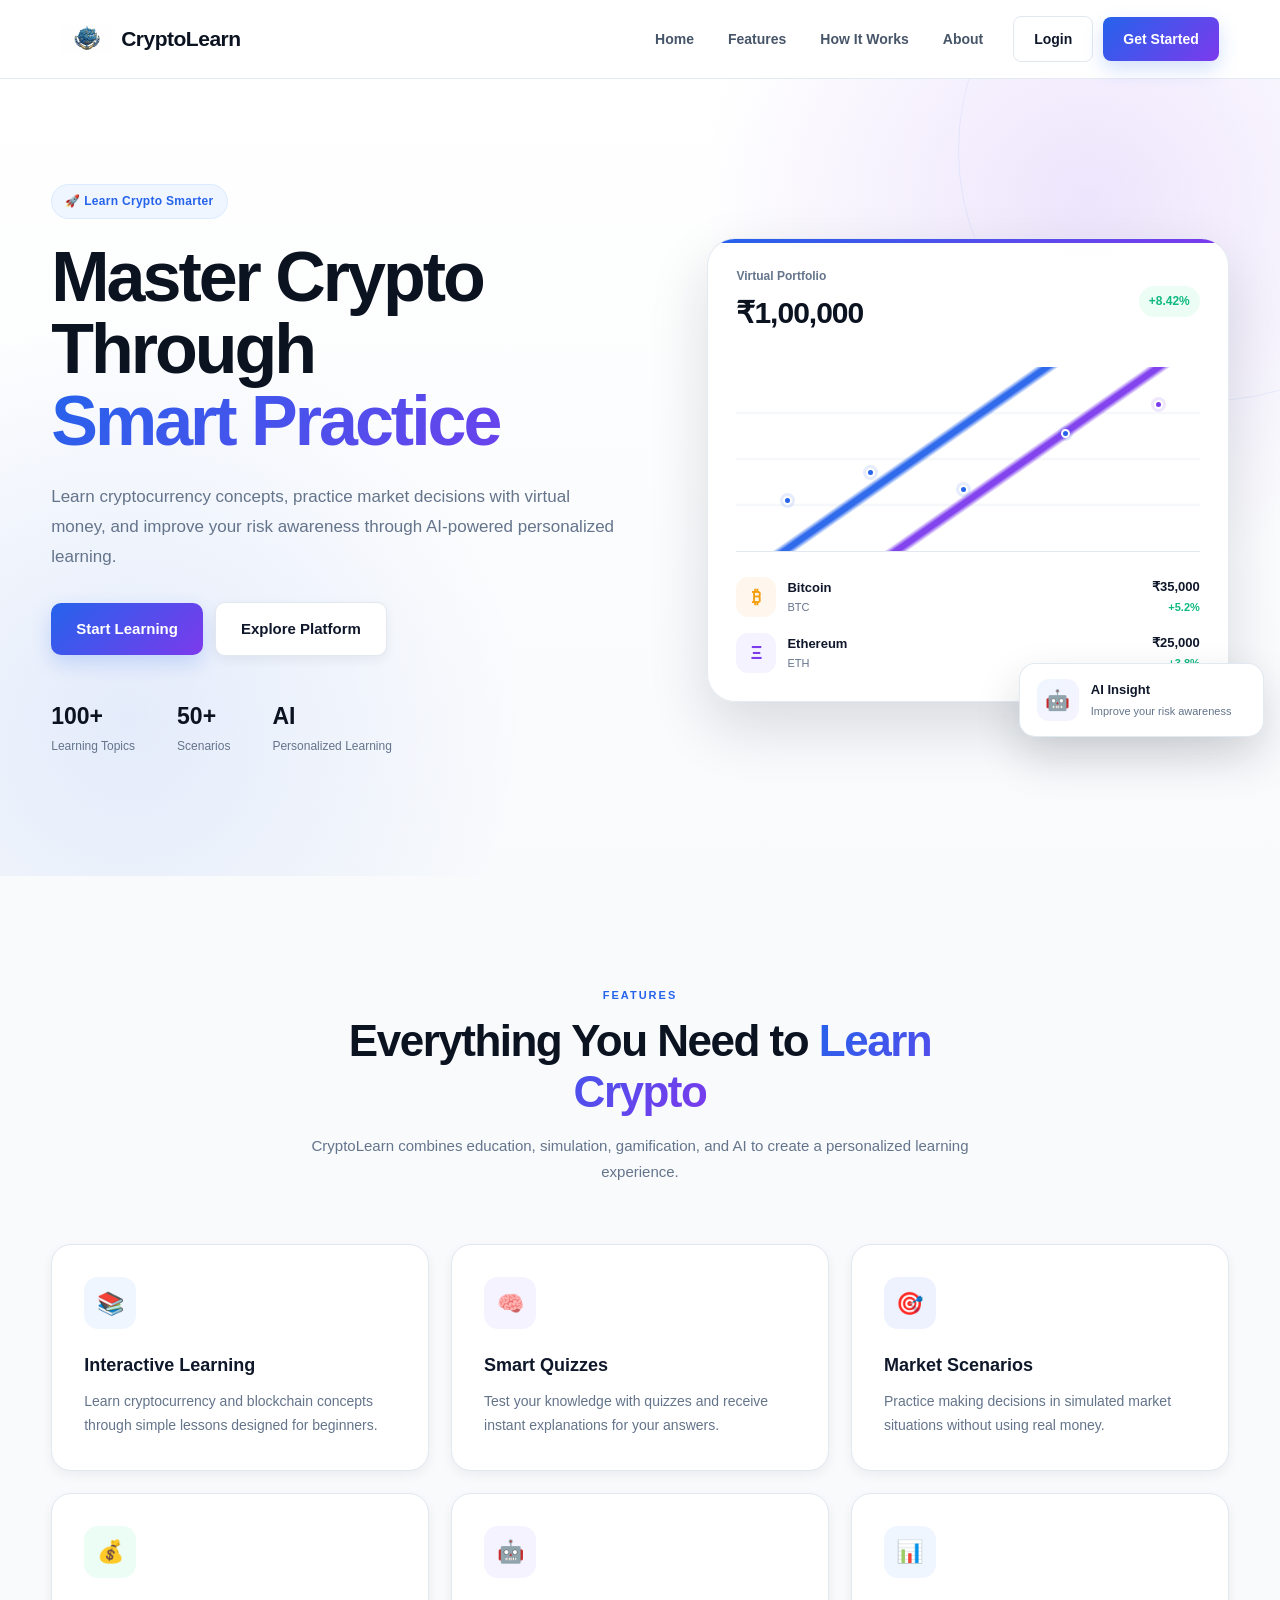
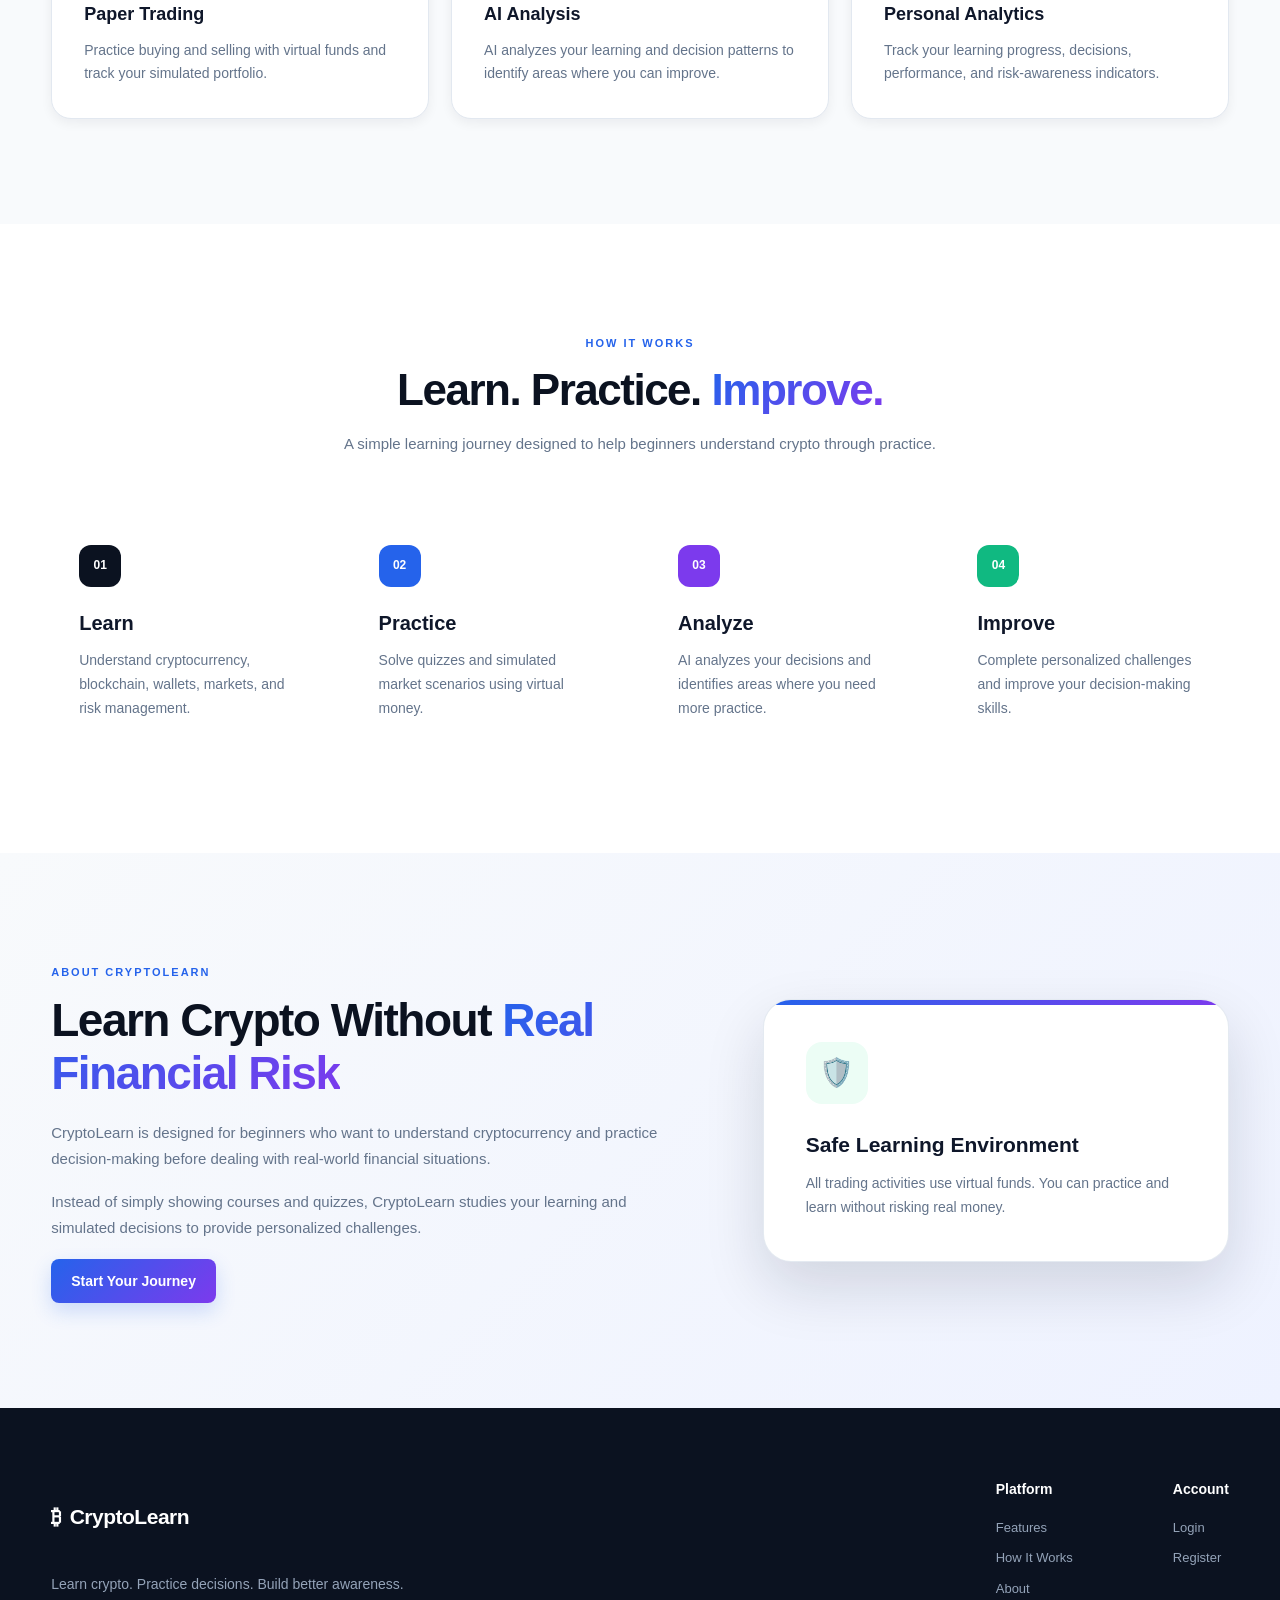
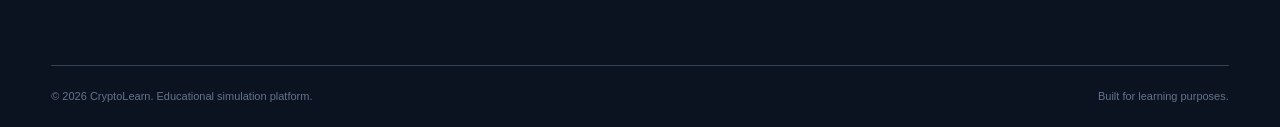
==== frontend/index.html @ fd37f942 "feat: create professional CryptoLearn landing page" ====
<!DOCTYPE html>
<html lang="en">
<head>
    <meta charset="UTF-8">

    <meta name="viewport" content="width=device-width, initial-scale=1.0">

    <meta
        name="description"
        content="CryptoLearn - AI-powered cryptocurrency learning and decision-making simulation platform."
    >

    <title>CryptoLearn | Learn. Practice. Improve.</title>

    <link rel="stylesheet" href="css/style.css">
</head>

<body>

    <!-- ================= NAVBAR ================= -->

    <header class="navbar">

        <div class="container nav-container">

           <a href="index.html" class="logo">
    <img src="assets/cryptolearn-logo.png" alt="CryptoLearn Logo">
    <span>CryptoLearn</span>
</a>

            <nav class="nav-menu">

                <a href="#home">Home</a>

                <a href="#features">Features</a>

                <a href="#how-it-works">How It Works</a>

                <a href="#about">About</a>

            </nav>

            <div class="nav-actions">

                <a href="#" class="btn btn-outline">
                    Login
                </a>

                <a href="#" class="btn btn-primary">
                    Get Started
                </a>

            </div>

        </div>

    </header>


    <!-- ================= HERO ================= -->

    <main>

        <section id="home" class="hero">

            <div class="container hero-container">

                <div class="hero-content">

                    <span class="hero-badge">
                        🚀 Learn Crypto Smarter
                    </span>

                    <h1>
                        Master Crypto Through
                        <span>Smart Practice</span>
                    </h1>

                    <p>
                        Learn cryptocurrency concepts, practice market
                        decisions with virtual money, and improve your
                        risk awareness through AI-powered personalized
                        learning.
                    </p>

                    <div class="hero-buttons">

                        <a href="#" class="btn btn-primary btn-large">
                            Start Learning
                        </a>

                        <a href="#how-it-works" class="btn btn-secondary btn-large">
                            Explore Platform
                        </a>

                    </div>

                    <div class="hero-stats">

                        <div class="stat">
                            <strong>100+</strong>
                            <span>Learning Topics</span>
                        </div>

                        <div class="stat">
                            <strong>50+</strong>
                            <span>Scenarios</span>
                        </div>

                        <div class="stat">
                            <strong>AI</strong>
                            <span>Personalized Learning</span>
                        </div>

                    </div>

                </div>


                <!-- HERO CARD -->

                <div class="hero-visual">

                    <div class="dashboard-card">

                        <div class="dashboard-header">

                            <div>
                                <span class="small-label">
                                    Virtual Portfolio
                                </span>

                                <h3>₹1,00,000</h3>
                            </div>

                            <span class="profit">
                                +8.42%
                            </span>

                        </div>


                        <div class="chart">

                            <div class="chart-line"></div>

                            <div class="chart-point point-1"></div>
                            <div class="chart-point point-2"></div>
                            <div class="chart-point point-3"></div>
                            <div class="chart-point point-4"></div>
                            <div class="chart-point point-5"></div>

                        </div>


                        <div class="asset-list">

                            <div class="asset">

                                <div class="asset-info">

                                    <div class="coin bitcoin">
                                        ₿
                                    </div>

                                    <div>
                                        <strong>Bitcoin</strong>
                                        <span>BTC</span>
                                    </div>

                                </div>

                                <div class="asset-value">

                                    <strong>₹35,000</strong>

                                    <span>+5.2%</span>

                                </div>

                            </div>


                            <div class="asset">

                                <div class="asset-info">

                                    <div class="coin ethereum">
                                        Ξ
                                    </div>

                                    <div>
                                        <strong>Ethereum</strong>
                                        <span>ETH</span>
                                    </div>

                                </div>

                                <div class="asset-value">

                                    <strong>₹25,000</strong>

                                    <span>+3.8%</span>

                                </div>

                            </div>

                        </div>

                    </div>


                    <div class="ai-card">

                        <div class="ai-icon">
                            🤖
                        </div>

                        <div>

                            <strong>AI Insight</strong>

                            <p>
                                Improve your risk awareness
                            </p>

                        </div>

                    </div>

                </div>

            </div>

        </section>


        <!-- ================= FEATURES ================= -->

        <section id="features" class="features section">

            <div class="container">

                <div class="section-heading">

                    <span class="section-label">
                        FEATURES
                    </span>

                    <h2>
                        Everything You Need to
                        <span>Learn Crypto</span>
                    </h2>

                    <p>
                        CryptoLearn combines education, simulation,
                        gamification, and AI to create a personalized
                        learning experience.
                    </p>

                </div>


                <div class="features-grid">


                    <article class="feature-card">

                        <div class="feature-icon">
                            📚
                        </div>

                        <h3>
                            Interactive Learning
                        </h3>

                        <p>
                            Learn cryptocurrency and blockchain concepts
                            through simple lessons designed for beginners.
                        </p>

                    </article>


                    <article class="feature-card">

                        <div class="feature-icon">
                            🧠
                        </div>

                        <h3>
                            Smart Quizzes
                        </h3>

                        <p>
                            Test your knowledge with quizzes and receive
                            instant explanations for your answers.
                        </p>

                    </article>


                    <article class="feature-card">

                        <div class="feature-icon">
                            🎯
                        </div>

                        <h3>
                            Market Scenarios
                        </h3>

                        <p>
                            Practice making decisions in simulated market
                            situations without using real money.
                        </p>

                    </article>


                    <article class="feature-card">

                        <div class="feature-icon">
                            💰
                        </div>

                        <h3>
                            Paper Trading
                        </h3>

                        <p>
                            Practice buying and selling with virtual funds
                            and track your simulated portfolio.
                        </p>

                    </article>


                    <article class="feature-card">

                        <div class="feature-icon">
                            🤖
                        </div>

                        <h3>
                            AI Analysis
                        </h3>

                        <p>
                            AI analyzes your learning and decision patterns
                            to identify areas where you can improve.
                        </p>

                    </article>


                    <article class="feature-card">

                        <div class="feature-icon">
                            📊
                        </div>

                        <h3>
                            Personal Analytics
                        </h3>

                        <p>
                            Track your learning progress, decisions,
                            performance, and risk-awareness indicators.
                        </p>

                    </article>

                </div>

            </div>

        </section>


        <!-- ================= HOW IT WORKS ================= -->

        <section id="how-it-works" class="how-it-works section">

            <div class="container">

                <div class="section-heading">

                    <span class="section-label">
                        HOW IT WORKS
                    </span>

                    <h2>
                        Learn. Practice.
                        <span>Improve.</span>
                    </h2>

                    <p>
                        A simple learning journey designed to help
                        beginners understand crypto through practice.
                    </p>

                </div>


                <div class="steps">


                    <div class="step">

                        <div class="step-number">
                            01
                        </div>

                        <h3>
                            Learn
                        </h3>

                        <p>
                            Understand cryptocurrency, blockchain,
                            wallets, markets, and risk management.
                        </p>

                    </div>


                    <div class="step">

                        <div class="step-number">
                            02
                        </div>

                        <h3>
                            Practice
                        </h3>

                        <p>
                            Solve quizzes and simulated market
                            scenarios using virtual money.
                        </p>

                    </div>


                    <div class="step">

                        <div class="step-number">
                            03
                        </div>

                        <h3>
                            Analyze
                        </h3>

                        <p>
                            AI analyzes your decisions and identifies
                            areas where you need more practice.
                        </p>

                    </div>


                    <div class="step">

                        <div class="step-number">
                            04
                        </div>

                        <h3>
                            Improve
                        </h3>

                        <p>
                            Complete personalized challenges and
                            improve your decision-making skills.
                        </p>

                    </div>

                </div>

            </div>

        </section>


        <!-- ================= ABOUT ================= -->

        <section id="about" class="about section">

            <div class="container about-container">

                <div class="about-content">

                    <span class="section-label">
                        ABOUT CRYPTOLEARN
                    </span>

                    <h2>
                        Learn Crypto Without
                        <span>Real Financial Risk</span>
                    </h2>

                    <p>
                        CryptoLearn is designed for beginners who want
                        to understand cryptocurrency and practice
                        decision-making before dealing with real-world
                        financial situations.
                    </p>

                    <p>
                        Instead of simply showing courses and quizzes,
                        CryptoLearn studies your learning and simulated
                        decisions to provide personalized challenges.
                    </p>

                    <a href="#" class="btn btn-primary">
                        Start Your Journey
                    </a>

                </div>


                <div class="about-card">

                    <div class="about-card-icon">
                        🛡️
                    </div>

                    <h3>
                        Safe Learning Environment
                    </h3>

                    <p>
                        All trading activities use virtual funds.
                        You can practice and learn without risking
                        real money.
                    </p>

                </div>

            </div>

        </section>

    </main>


    <!-- ================= FOOTER ================= -->

    <footer class="footer">

        <div class="container footer-container">

            <div class="footer-brand">

                <a href="index.html" class="logo">
                    <span class="logo-icon">₿</span>
                    <span>CryptoLearn</span>
                </a>

                <p>
                    Learn crypto. Practice decisions.
                    Build better awareness.
                </p>

            </div>


            <div class="footer-links">

                <div>
                    <h4>Platform</h4>

                    <a href="#features">Features</a>
                    <a href="#how-it-works">How It Works</a>
                    <a href="#about">About</a>
                </div>


                <div>
                    <h4>Account</h4>

                    <a href="#">Login</a>
                    <a href="#">Register</a>
                </div>

            </div>

        </div>


        <div class="container footer-bottom">

            <p>
                © 2026 CryptoLearn. Educational simulation platform.
            </p>

            <p>
                Built for learning purposes.
            </p>

        </div>

    </footer>


    <script src="js/main.js"></script>

</body>
</html>
---- frontend/css/style.css ----
/* =========================================================
   CRYPTOLEARN - GLOBAL STYLES
   ========================================================= */

/* ---------- CSS VARIABLES ---------- */

:root {
    --primary-dark: #0b1220;
    --primary-navy: #111c35;
    --navy-light: #172554;

    --blue: #2563eb;
    --blue-light: #3b82f6;
    --blue-soft: #eff6ff;

    --violet: #7c3aed;
    --violet-soft: #f5f3ff;

    --green: #10b981;
    --green-soft: #ecfdf5;

    --white: #ffffff;
    --background: #f8fafc;
    --background-light: #f1f5f9;

    --text-primary: #0f172a;
    --text-secondary: #475569;
    --text-muted: #64748b;

    --border: #e2e8f0;
    --border-dark: #334155;

    --shadow-sm: 0 4px 12px rgba(15, 23, 42, 0.06);
    --shadow-md: 0 10px 30px rgba(15, 23, 42, 0.10);
    --shadow-lg: 0 25px 60px rgba(15, 23, 42, 0.14);

    --radius-sm: 8px;
    --radius-md: 14px;
    --radius-lg: 20px;
    --radius-xl: 28px;

    --container: 1180px;
}


/* =========================================================
   RESET
   ========================================================= */

* {
    margin: 0;
    padding: 0;
    box-sizing: border-box;
}

html {
    scroll-behavior: smooth;
}

body {
    font-family:
        Inter,
        -apple-system,
        BlinkMacSystemFont,
        "Segoe UI",
        Roboto,
        Arial,
        sans-serif;

    background: var(--background);
    color: var(--text-primary);

    line-height: 1.6;

    overflow-x: hidden;
}

img {
    max-width: 100%;
    display: block;
}

a {
    color: inherit;
    text-decoration: none;
}

button,
input,
textarea,
select {
    font: inherit;
}

button {
    cursor: pointer;
}

ul {
    list-style: none;
}


/* =========================================================
   CONTAINER
   ========================================================= */

.container {
    width: min(var(--container), 92%);
    margin: 0 auto;
}


/* =========================================================
   NAVBAR
   ========================================================= */

.navbar {
    position: sticky;
    top: 0;
    z-index: 1000;

    background: rgba(255, 255, 255, 0.94);

    backdrop-filter: blur(16px);
    -webkit-backdrop-filter: blur(16px);

    border-bottom: 1px solid rgba(226, 232, 240, 0.9);
}

.nav-container {
    min-height: 78px;

    padding: 0 10px;

    display: flex;
    align-items: center;
    justify-content: space-between;

    gap: 30px;
}


/* =========================================================
   LOGO
   ========================================================= */

.logo {
    display: flex;
    align-items: center;

    gap: 8px;

    font-size: 21px;
    font-weight: 800;

    letter-spacing: -0.5px;

    height: 78px;

    flex-shrink: 0;
}

.logo img {
    width: 52px;
    height: 52px;

    object-fit: contain;
    display: block;
}

.logo span {
    color: var(--primary-dark);
}


/* =========================================================
   NAVIGATION
   ========================================================= */

.nav-menu {
    display: flex;
    align-items: center;

    gap: 34px;

    margin-left: auto;
}

.nav-menu a {
    position: relative;

    color: var(--text-secondary);

    font-size: 14px;
    font-weight: 600;

    padding: 8px 0;

    transition:
        color 0.25s ease,
        transform 0.25s ease;
}

.nav-menu a::after {
    content: "";

    position: absolute;

    left: 0;
    bottom: 0;

    width: 0;
    height: 2px;

    background: linear-gradient(
        90deg,
        var(--blue),
        var(--violet)
    );

    border-radius: 10px;

    transition: width 0.25s ease;
}

.nav-menu a:hover {
    color: var(--blue);
}

.nav-menu a:hover::after {
    width: 100%;
}


/* =========================================================
   NAV ACTIONS
   ========================================================= */

.nav-actions {
    display: flex;
    align-items: center;

    gap: 10px;
}


/* =========================================================
   BUTTONS
   ========================================================= */

.btn {
    display: inline-flex;

    align-items: center;
    justify-content: center;

    gap: 8px;

    min-height: 44px;

    padding: 11px 20px;

    border-radius: var(--radius-sm);

    font-size: 14px;
    font-weight: 700;

    transition:
        transform 0.25s ease,
        box-shadow 0.25s ease,
        background 0.25s ease,
        border-color 0.25s ease;
}

.btn-primary {
    color: var(--white);

    background: linear-gradient(
        135deg,
        var(--blue),
        var(--violet)
    );

    box-shadow:
        0 8px 20px rgba(37, 99, 235, 0.20);
}

.btn-primary:hover {
    transform: translateY(-2px);

    box-shadow:
        0 12px 28px rgba(37, 99, 235, 0.30);
}

.btn-outline {
    color: var(--text-primary);

    background: var(--white);

    border: 1px solid var(--border);
}

.btn-outline:hover {
    border-color: var(--blue);

    color: var(--blue);

    background: var(--blue-soft);
}

.btn-secondary {
    color: var(--text-primary);

    background: var(--white);

    border: 1px solid var(--border);

    box-shadow: var(--shadow-sm);
}

.btn-secondary:hover {
    transform: translateY(-2px);

    border-color: #cbd5e1;

    box-shadow: var(--shadow-md);
}

.btn-large {
    min-height: 50px;

    padding: 14px 25px;

    font-size: 15px;

    border-radius: 10px;
}


/* =========================================================
   HERO
   ========================================================= */

.hero {
    position: relative;

    padding: 105px 0 120px;

    background:
        radial-gradient(
            circle at 85% 15%,
            rgba(124, 58, 237, 0.13),
            transparent 30%
        ),
        radial-gradient(
            circle at 10% 80%,
            rgba(37, 99, 235, 0.10),
            transparent 30%
        ),
        linear-gradient(
            180deg,
            #ffffff 0%,
            #f8fafc 100%
        );

    overflow: hidden;
}

.hero::before {
    content: "";

    position: absolute;

    top: -180px;
    right: -180px;

    width: 500px;
    height: 500px;

    border-radius: 50%;

    border: 1px solid rgba(37, 99, 235, 0.08);
}

.hero-container {
    position: relative;
    z-index: 2;

    display: grid;

    grid-template-columns:
        minmax(0, 1.05fr)
        minmax(0, 0.95fr);

    align-items: center;

    gap: 80px;
}


/* =========================================================
   HERO CONTENT
   ========================================================= */

.hero-content {
    max-width: 650px;
}

.hero-badge {
    display: inline-flex;

    align-items: center;

    padding: 7px 13px;

    margin-bottom: 22px;

    border: 1px solid #dbeafe;

    border-radius: 50px;

    background: var(--blue-soft);

    color: var(--blue);

    font-size: 12px;
    font-weight: 800;

    letter-spacing: 0.3px;
}

.hero h1 {
    max-width: 680px;

    font-size: clamp(
        44px,
        5.5vw,
        70px
    );

    line-height: 1.03;

    letter-spacing: -3px;

    color: var(--primary-dark);
}

.hero h1 span {
    display: block;

    background: linear-gradient(
        135deg,
        var(--blue),
        var(--violet)
    );

    -webkit-background-clip: text;
    background-clip: text;

    -webkit-text-fill-color: transparent;
}

.hero-content > p {
    max-width: 610px;

    margin: 25px 0 30px;

    color: var(--text-muted);

    font-size: 17px;

    line-height: 1.75;
}

.hero-buttons {
    display: flex;

    align-items: center;

    gap: 12px;

    flex-wrap: wrap;
}


/* =========================================================
   HERO STATS
   ========================================================= */

.hero-stats {
    display: flex;

    align-items: center;

    gap: 42px;

    margin-top: 42px;
}

.stat {
    display: flex;

    flex-direction: column;
}

.stat strong {
    color: var(--primary-dark);

    font-size: 23px;
    font-weight: 800;
}

.stat span {
    margin-top: 2px;

    color: var(--text-muted);

    font-size: 12px;
}


/* =========================================================
   HERO VISUAL
   ========================================================= */

.hero-visual {
    position: relative;

    width: 100%;

    max-width: 560px;

    margin-left: auto;
}


/* =========================================================
   DASHBOARD CARD
   ========================================================= */

.dashboard-card {
    position: relative;

    padding: 28px;

    border: 1px solid rgba(226, 232, 240, 0.9);

    border-radius: var(--radius-xl);

    background: rgba(255, 255, 255, 0.96);

    box-shadow: var(--shadow-lg);

    overflow: hidden;
}

.dashboard-card::before {
    content: "";

    position: absolute;

    top: 0;
    left: 0;
    right: 0;

    height: 4px;

    background: linear-gradient(
        90deg,
        var(--blue),
        var(--violet)
    );
}


/* =========================================================
   DASHBOARD HEADER
   ========================================================= */

.dashboard-header {
    display: flex;

    align-items: center;
    justify-content: space-between;

    gap: 20px;
}

.small-label {
    display: block;

    color: var(--text-muted);

    font-size: 12px;
    font-weight: 600;
}

.dashboard-header h3 {
    margin-top: 3px;

    color: var(--primary-dark);

    font-size: 30px;

    letter-spacing: -1px;
}

.profit {
    display: inline-flex;

    align-items: center;

    padding: 6px 10px;

    border-radius: 50px;

    background: var(--green-soft);

    color: var(--green);

    font-size: 12px;
    font-weight: 800;
}


/* =========================================================
   CHART
   ========================================================= */

.chart {
    position: relative;

    height: 185px;

    margin: 30px 0 25px;

    overflow: hidden;

    border-bottom: 1px solid var(--border);

    background:
        linear-gradient(
            to bottom,
            transparent 24%,
            rgba(226, 232, 240, 0.45) 25%,
            transparent 26%,
            transparent 49%,
            rgba(226, 232, 240, 0.45) 50%,
            transparent 51%,
            transparent 74%,
            rgba(226, 232, 240, 0.45) 75%,
            transparent 76%
        );
}

.chart-line {
    position: absolute;

    inset: 0;

    opacity: 0.95;

    background:
        linear-gradient(
            145deg,
            transparent 42%,
            var(--blue) 43%,
            var(--blue) 44%,
            transparent 45%,
            transparent 56%,
            var(--violet) 57%,
            var(--violet) 58%,
            transparent 59%
        );

    transform: scale(1.1);
}

.chart-point {
    position: absolute;

    width: 9px;
    height: 9px;

    border-radius: 50%;

    background: var(--blue);

    border: 2px solid white;

    box-shadow: 0 0 0 3px rgba(37, 99, 235, 0.12);
}

.point-1 {
    left: 10%;
    top: 70%;
}

.point-2 {
    left: 28%;
    top: 55%;
}

.point-3 {
    left: 48%;
    top: 64%;
}

.point-4 {
    left: 70%;
    top: 34%;
}

.point-5 {
    right: 8%;
    top: 18%;

    background: var(--violet);

    box-shadow:
        0 0 0 3px rgba(124, 58, 237, 0.12);
}


/* =========================================================
   ASSET LIST
   ========================================================= */

.asset-list {
    display: flex;

    flex-direction: column;

    gap: 16px;
}

.asset {
    display: flex;

    align-items: center;
    justify-content: space-between;

    gap: 15px;
}

.asset-info {
    display: flex;

    align-items: center;

    gap: 11px;
}

.coin {
    width: 40px;
    height: 40px;

    display: grid;
    place-items: center;

    border-radius: 12px;

    font-size: 18px;
    font-weight: 800;
}

.bitcoin {
    background: #fff7ed;
    color: #f59e0b;
}

.ethereum {
    background: var(--violet-soft);
    color: var(--violet);
}

.asset-info strong {
    display: block;

    color: var(--text-primary);

    font-size: 13px;
}

.asset-info span {
    display: block;

    color: var(--text-muted);

    font-size: 11px;
}

.asset-value {
    text-align: right;
}

.asset-value strong {
    display: block;

    color: var(--text-primary);

    font-size: 13px;
}

.asset-value span {
    display: block;

    margin-top: 1px;

    color: var(--green);

    font-size: 11px;
    font-weight: 700;
}


/* =========================================================
   AI CARD
   ========================================================= */

.ai-card {
    position: absolute;

    right: -35px;
    bottom: -35px;

    display: flex;

    align-items: center;

    gap: 12px;

    width: 245px;

    padding: 15px 17px;

    border: 1px solid rgba(226, 232, 240, 0.95);

    border-radius: 16px;

    background: white;

    box-shadow:
        0 20px 45px rgba(15, 23, 42, 0.16);
}

.ai-icon {
    width: 42px;
    height: 42px;

    display: grid;
    place-items: center;

    flex-shrink: 0;

    border-radius: 12px;

    background: linear-gradient(
        135deg,
        var(--blue-soft),
        var(--violet-soft)
    );

    font-size: 20px;
}

.ai-card strong {
    display: block;

    color: var(--text-primary);

    font-size: 13px;
}

.ai-card p {
    margin-top: 2px;

    color: var(--text-muted);

    font-size: 11px;
}


/* =========================================================
   GENERAL SECTION
   ========================================================= */

.section {
    padding: 105px 0;
}

.section-heading {
    max-width: 700px;

    margin: 0 auto 60px;

    text-align: center;
}

.section-label {
    display: inline-block;

    color: var(--blue);

    font-size: 11px;
    font-weight: 800;

    letter-spacing: 2px;
}

.section-heading h2 {
    margin: 10px 0 16px;

    color: var(--primary-dark);

    font-size: clamp(
        32px,
        4vw,
        44px
    );

    line-height: 1.15;

    letter-spacing: -1.5px;
}

.section-heading h2 span {
    background: linear-gradient(
        135deg,
        var(--blue),
        var(--violet)
    );

    -webkit-background-clip: text;
    background-clip: text;

    -webkit-text-fill-color: transparent;
}

.section-heading p {
    color: var(--text-muted);

    font-size: 15px;

    line-height: 1.7;
}


/* =========================================================
   FEATURES
   ========================================================= */

.features {
    background: var(--background);
}

.features-grid {
    display: grid;

    grid-template-columns:
        repeat(3, 1fr);

    gap: 22px;
}

.feature-card {
    position: relative;

    padding: 32px;

    border: 1px solid var(--border);

    border-radius: var(--radius-lg);

    background: white;

    box-shadow: var(--shadow-sm);

    transition:
        transform 0.3s ease,
        box-shadow 0.3s ease,
        border-color 0.3s ease;
}

.feature-card:hover {
    transform: translateY(-7px);

    border-color: #cbd5e1;

    box-shadow: var(--shadow-md);
}

.feature-icon {
    width: 52px;
    height: 52px;

    display: grid;
    place-items: center;

    margin-bottom: 22px;

    border-radius: 14px;

    background: var(--blue-soft);

    font-size: 22px;
}

.feature-card:nth-child(2) .feature-icon {
    background: var(--violet-soft);
}

.feature-card:nth-child(3) .feature-icon {
    background: #eef2ff;
}

.feature-card:nth-child(4) .feature-icon {
    background: var(--green-soft);
}

.feature-card:nth-child(5) .feature-icon {
    background: var(--violet-soft);
}

.feature-card:nth-child(6) .feature-icon {
    background: var(--blue-soft);
}

.feature-card h3 {
    margin-bottom: 10px;

    color: var(--text-primary);

    font-size: 18px;
}

.feature-card p {
    color: var(--text-muted);

    font-size: 14px;

    line-height: 1.7;
}


/* =========================================================
   HOW IT WORKS
   ========================================================= */

.how-it-works {
    position: relative;

    background: white;
}

.steps {
    display: grid;

    grid-template-columns:
        repeat(4, 1fr);

    gap: 20px;
}

.step {
    position: relative;

    padding: 28px;

    border-radius: var(--radius-lg);

    transition:
        background 0.25s ease,
        transform 0.25s ease;
}

.step:hover {
    background: var(--background);

    transform: translateY(-4px);
}

.step-number {
    display: inline-flex;

    align-items: center;
    justify-content: center;

    width: 42px;
    height: 42px;

    margin-bottom: 20px;

    border-radius: 12px;

    background: var(--primary-dark);

    color: white;

    font-size: 12px;
    font-weight: 800;
}

.step:nth-child(2) .step-number {
    background: var(--blue);
}

.step:nth-child(3) .step-number {
    background: var(--violet);
}

.step:nth-child(4) .step-number {
    background: var(--green);
}

.step h3 {
    margin-bottom: 10px;

    color: var(--text-primary);

    font-size: 20px;
}

.step p {
    color: var(--text-muted);

    font-size: 14px;

    line-height: 1.7;
}


/* =========================================================
   ABOUT
   ========================================================= */

.about {
    background:
        linear-gradient(
            135deg,
            #f8fafc,
            #eef2ff
        );
}

.about-container {
    display: grid;

    grid-template-columns:
        1fr
        0.75fr;

    align-items: center;

    gap: 90px;
}

.about-content {
    max-width: 620px;
}

.about-content h2 {
    margin: 10px 0 20px;

    color: var(--primary-dark);

    font-size: clamp(
        34px,
        4vw,
        46px
    );

    line-height: 1.15;

    letter-spacing: -1.5px;
}

.about-content h2 span {
    background: linear-gradient(
        135deg,
        var(--blue),
        var(--violet)
    );

    -webkit-background-clip: text;
    background-clip: text;

    -webkit-text-fill-color: transparent;
}

.about-content p {
    margin-bottom: 17px;

    color: var(--text-muted);

    font-size: 15px;

    line-height: 1.75;
}


/* =========================================================
   ABOUT CARD
   ========================================================= */

.about-card {
    position: relative;

    padding: 42px;

    border: 1px solid rgba(226, 232, 240, 0.9);

    border-radius: var(--radius-xl);

    background: white;

    box-shadow: var(--shadow-lg);

    overflow: hidden;
}

.about-card::before {
    content: "";

    position: absolute;

    top: 0;
    left: 0;

    width: 100%;
    height: 5px;

    background: linear-gradient(
        90deg,
        var(--blue),
        var(--violet)
    );
}

.about-card-icon {
    width: 62px;
    height: 62px;

    display: grid;
    place-items: center;

    margin-bottom: 24px;

    border-radius: 16px;

    background: var(--green-soft);

    font-size: 28px;
}

.about-card h3 {
    margin-bottom: 10px;

    color: var(--text-primary);

    font-size: 21px;
}

.about-card p {
    color: var(--text-muted);

    font-size: 14px;

    line-height: 1.7;
}


/* =========================================================
   FOOTER
   ========================================================= */

.footer {
    padding-top: 70px;

    background: var(--primary-dark);

    color: white;
}

.footer-container {
    display: flex;

    align-items: flex-start;
    justify-content: space-between;

    gap: 70px;
}

.footer-brand {
    max-width: 360px;
}

.footer-brand .logo {
    color: white;
}

.footer-brand .logo span {
    color: white;
}

.footer-brand p {
    margin-top: 17px;

    color: #94a3b8;

    font-size: 14px;

    line-height: 1.7;
}

.footer-links {
    display: flex;

    gap: 100px;
}

.footer-links h4 {
    margin-bottom: 17px;

    color: white;

    font-size: 14px;
}

.footer-links a {
    display: block;

    margin-bottom: 10px;

    color: #94a3b8;

    font-size: 13px;

    transition:
        color 0.2s ease,
        transform 0.2s ease;
}

.footer-links a:hover {
    color: white;

    transform: translateX(3px);
}


/* =========================================================
   FOOTER BOTTOM
   ========================================================= */

.footer-bottom {
    display: flex;

    align-items: center;
    justify-content: space-between;

    gap: 20px;

    margin-top: 55px;

    padding: 22px 0;

    border-top: 1px solid var(--border-dark);

    color: #64748b;

    font-size: 11px;
}


/* =========================================================
   SELECTION
   ========================================================= */

::selection {
    background: rgba(37, 99, 235, 0.18);

    color: var(--primary-dark);
}


/* =========================================================
   SCROLLBAR
   ========================================================= */

::-webkit-scrollbar {
    width: 8px;
}

::-webkit-scrollbar-track {
    background: #f1f5f9;
}

::-webkit-scrollbar-thumb {
    background: #94a3b8;

    border-radius: 10px;
}

::-webkit-scrollbar-thumb:hover {
    background: #64748b;
}


/* =========================================================
   TABLET
   ========================================================= */

@media (max-width: 1000px) {

    .nav-menu {
        gap: 20px;
    }

    .hero-container {
        grid-template-columns: 1fr;

        gap: 70px;
    }

    .hero-content {
        max-width: 760px;

        margin: 0 auto;

        text-align: center;
    }

    .hero-content > p {
        margin-left: auto;
        margin-right: auto;
    }

    .hero-buttons {
        justify-content: center;
    }

    .hero-stats {
        justify-content: center;
    }

    .hero-visual {
        margin: 0 auto;
    }

    .features-grid {
        grid-template-columns:
            repeat(2, 1fr);
    }

    .steps {
        grid-template-columns:
            repeat(2, 1fr);
    }

    .about-container {
        grid-template-columns: 1fr;

        gap: 50px;
    }

    .about-content {
        max-width: 760px;

        margin: 0 auto;

        text-align: center;
    }

    .about-card {
        max-width: 600px;

        width: 100%;

        margin: 0 auto;
    }
}


/* =========================================================
   MOBILE
   ========================================================= */

@media (max-width: 700px) {

    .nav-container {
        min-height: 70px;

        padding: 0 5px;
    }

    .logo {
        height: 70px;

        font-size: 18px;
    }

    .logo img {
        width: 46px;
        height: 46px;
    }

    .nav-menu {
        display: none;
    }

    .nav-actions .btn-outline {
        display: none;
    }

    .nav-actions .btn {
        padding: 10px 15px;

        font-size: 12px;
    }

    .hero {
        padding: 70px 0 90px;
    }

    .hero h1 {
        font-size: 44px;

        letter-spacing: -2px;
    }

    .hero-content > p {
        font-size: 15px;
    }

    .hero-stats {
        gap: 25px;

        flex-wrap: wrap;
    }

    .dashboard-card {
        padding: 22px;
    }

    .dashboard-header h3 {
        font-size: 25px;
    }

    .ai-card {
        position: relative;

        right: auto;
        bottom: auto;

        width: calc(100% - 30px);

        margin:
            -20px auto
            0;
    }

    .section {
        padding: 80px 0;
    }

    .section-heading {
        margin-bottom: 42px;
    }

    .section-heading h2 {
        font-size: 32px;
    }

    .features-grid {
        grid-template-columns: 1fr;
    }

    .steps {
        grid-template-columns: 1fr;
    }

    .about-content h2 {
        font-size: 34px;
    }

    .about-card {
        padding: 30px;
    }

    .footer-container {
        flex-direction: column;

        gap: 45px;
    }

    .footer-links {
        gap: 60px;
    }

    .footer-bottom {
        flex-direction: column;

        align-items: flex-start;

        gap: 8px;
    }
}


/* =========================================================
   SMALL MOBILE
   ========================================================= */

@media (max-width: 420px) {

    .hero h1 {
        font-size: 38px;
    }

    .hero-buttons {
        flex-direction: column;

        width: 100%;
    }

    .hero-buttons .btn {
        width: 100%;
    }

    .hero-stats {
        justify-content: space-between;
    }

    .dashboard-card {
        padding: 18px;
    }

    .asset-value {
        display: none;
    }

    .footer-links {
        gap: 35px;
    }
}
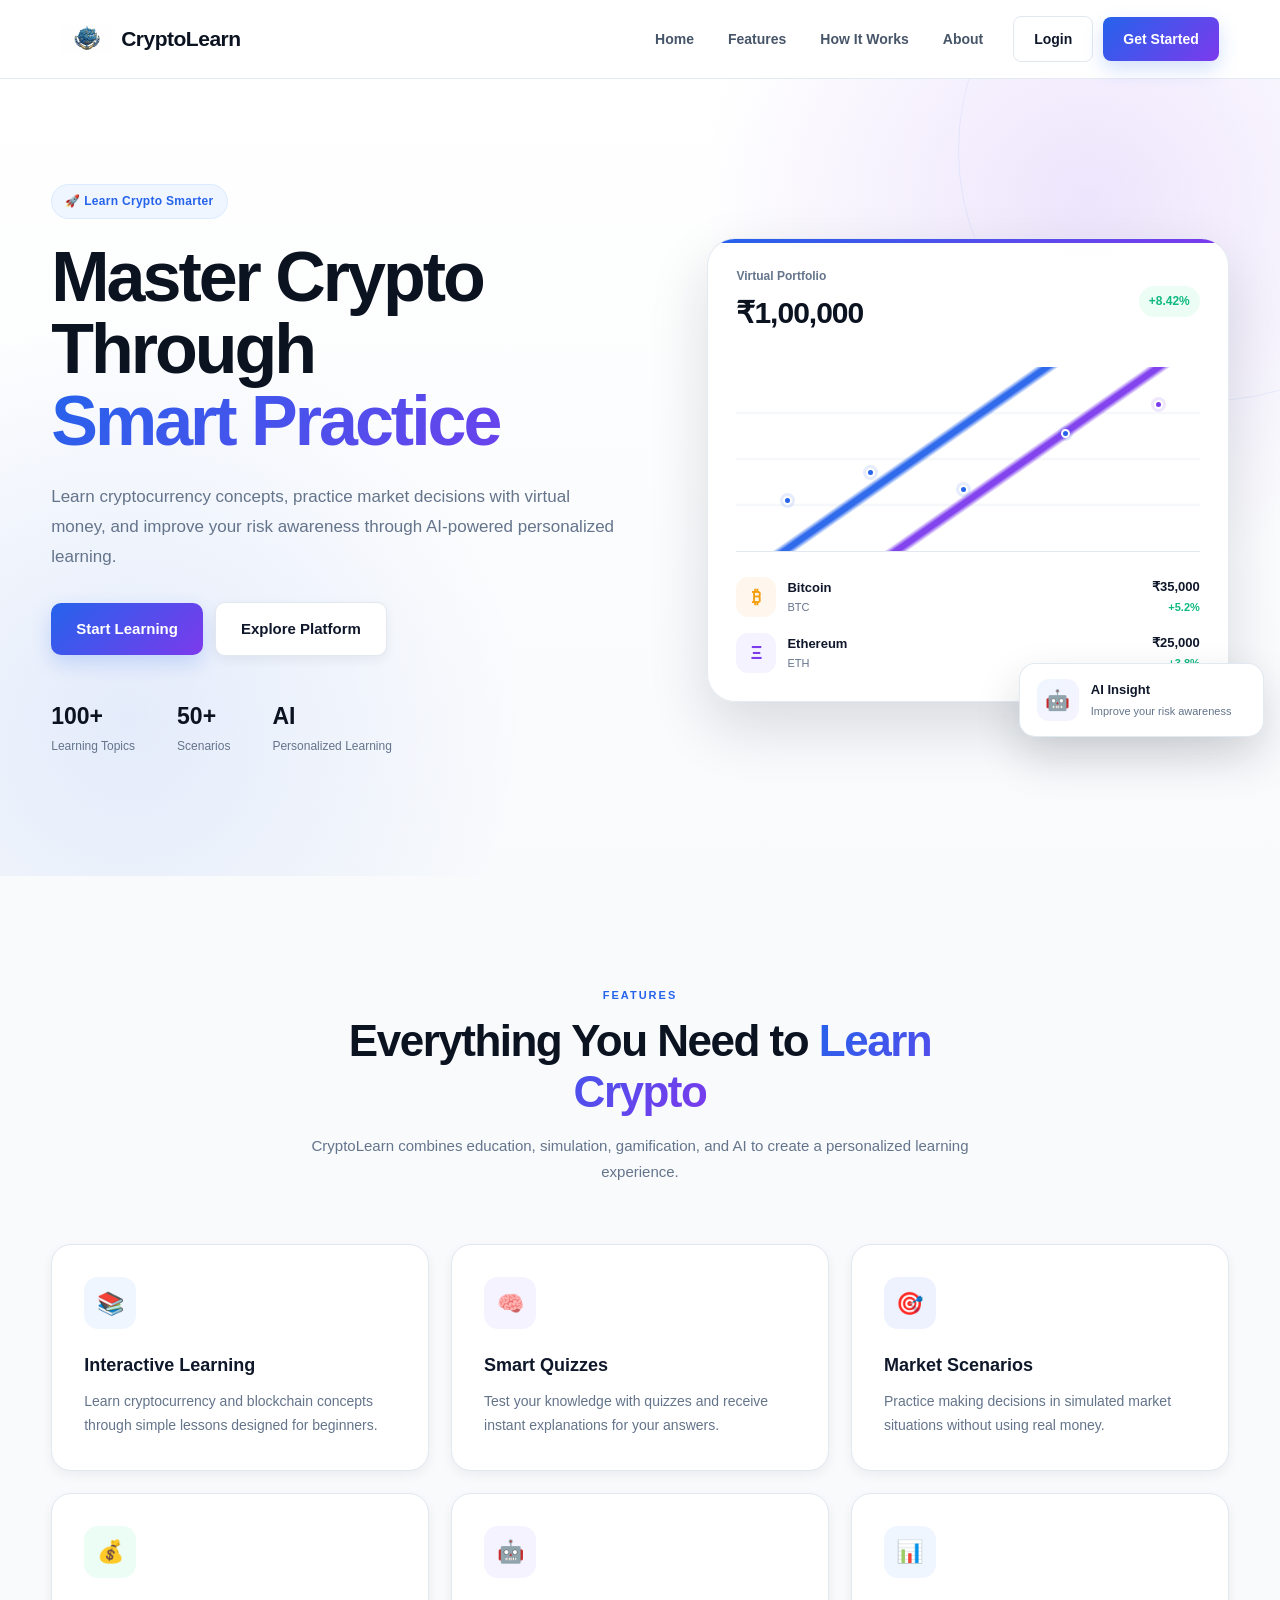
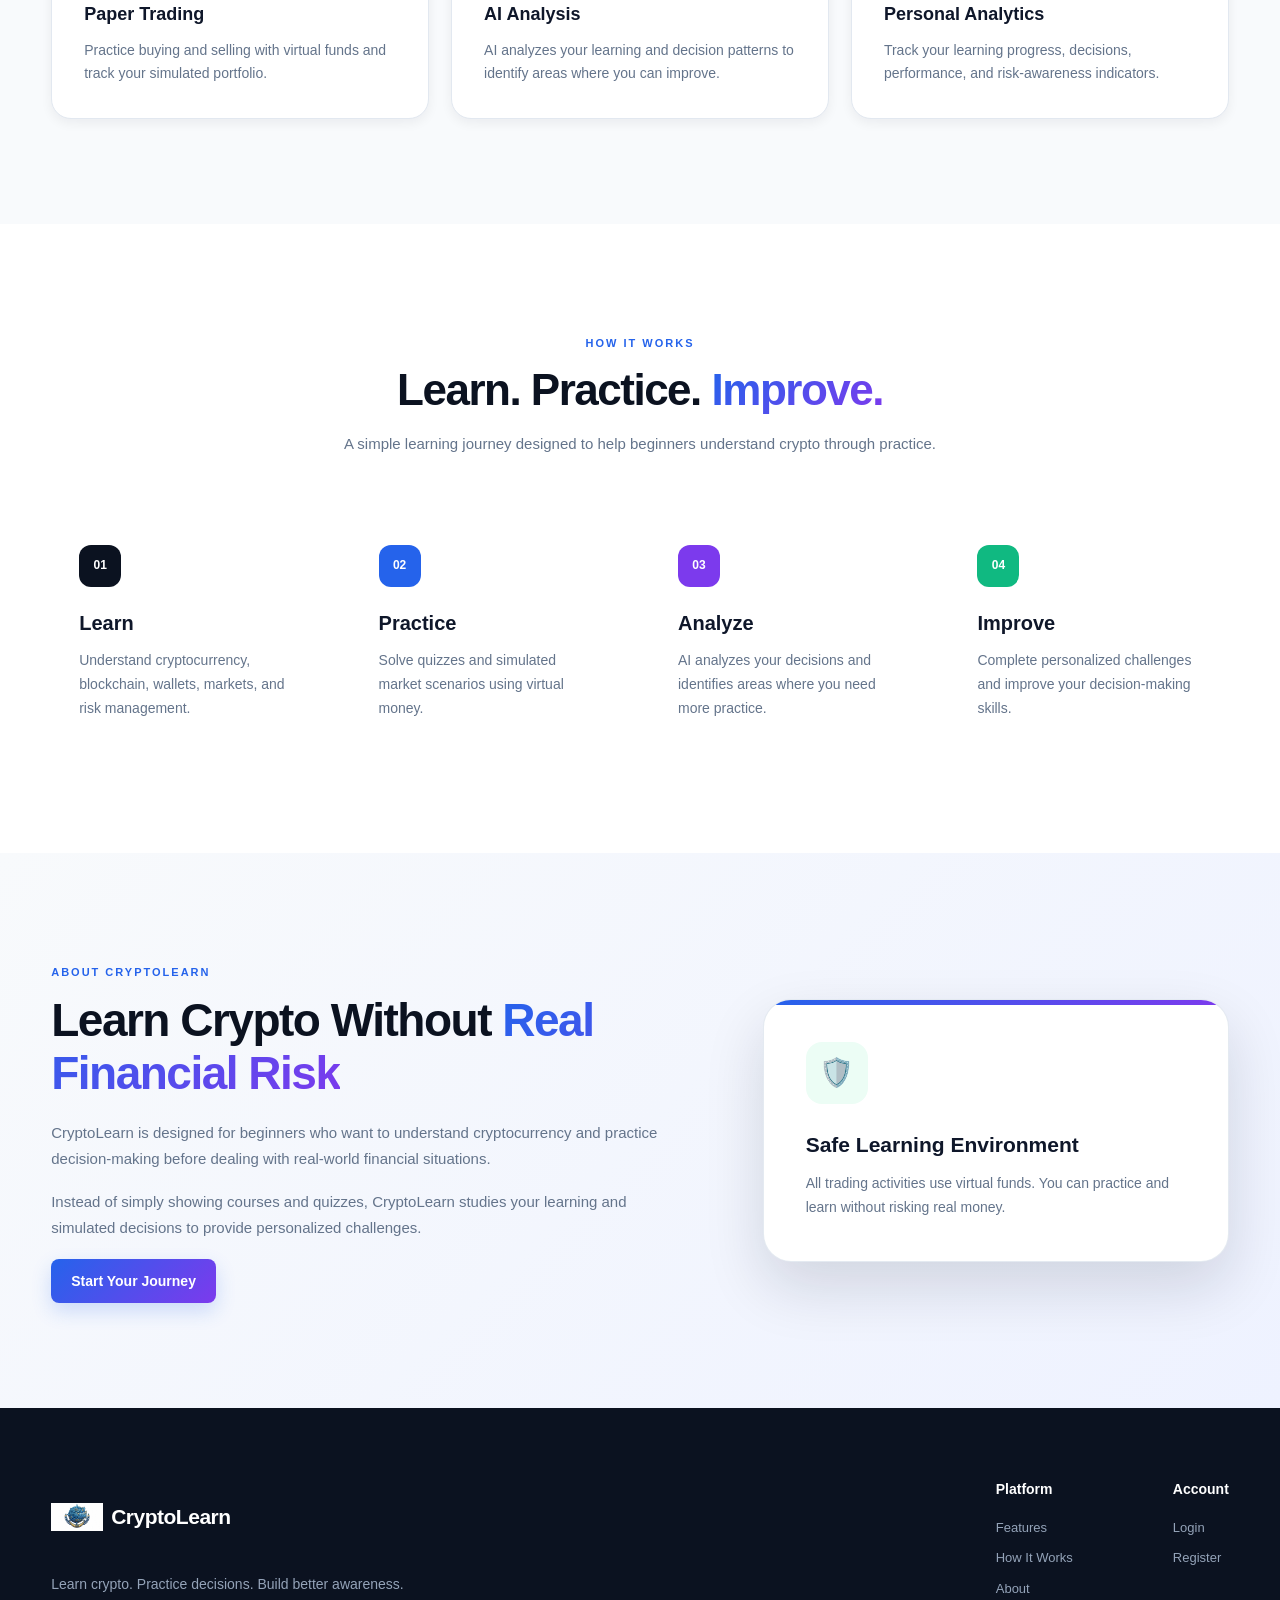
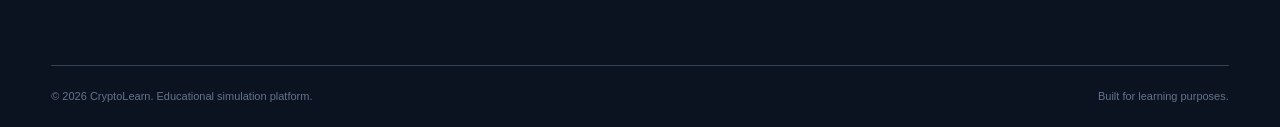
==== commit b703aa4f: "feat: connect landing page navigation" ====
--- a/frontend/index.html
+++ b/frontend/index.html
@@ -1,5 +1,6 @@
 <!DOCTYPE html>
 <html lang="en">
+
 <head>
     <meta charset="UTF-8">
 
@@ -23,30 +24,43 @@
 
         <div class="container nav-container">
 
-           <a href="index.html" class="logo">
-    <img src="assets/cryptolearn-logo.png" alt="CryptoLearn Logo">
-    <span>CryptoLearn</span>
-</a>
+            <a href="index.html" class="logo">
+                <img
+                    src="assets/cryptolearn-logo.png"
+                    alt="CryptoLearn Logo"
+                >
+                <span>CryptoLearn</span>
+            </a>
 
             <nav class="nav-menu">
 
-                <a href="#home">Home</a>
-
-                <a href="#features">Features</a>
-
-                <a href="#how-it-works">How It Works</a>
-
-                <a href="#about">About</a>
+                <a href="#home">
+                    Home
+                </a>
+
+                <a href="#features">
+                    Features
+                </a>
+
+                <a href="#how-it-works">
+                    How It Works
+                </a>
+
+                <a href="#about">
+                    About
+                </a>
 
             </nav>
 
             <div class="nav-actions">
 
-                <a href="#" class="btn btn-outline">
+                <!-- LOGIN -->
+                <a href="login.html" class="btn btn-outline">
                     Login
                 </a>
 
-                <a href="#" class="btn btn-primary">
+                <!-- REGISTER -->
+                <a href="register.html" class="btn btn-primary">
                     Get Started
                 </a>
 
@@ -85,11 +99,19 @@
 
                     <div class="hero-buttons">
 
-                        <a href="#" class="btn btn-primary btn-large">
+                        <!-- START LEARNING -->
+                        <a
+                            href="register.html"
+                            class="btn btn-primary btn-large"
+                        >
                             Start Learning
                         </a>
 
-                        <a href="#how-it-works" class="btn btn-secondary btn-large">
+                        <!-- EXPLORE PLATFORM -->
+                        <a
+                            href="#how-it-works"
+                            class="btn btn-secondary btn-large"
+                        >
                             Explore Platform
                         </a>
 
@@ -98,26 +120,47 @@
                     <div class="hero-stats">
 
                         <div class="stat">
-                            <strong>100+</strong>
-                            <span>Learning Topics</span>
+
+                            <strong>
+                                100+
+                            </strong>
+
+                            <span>
+                                Learning Topics
+                            </span>
+
                         </div>
 
                         <div class="stat">
-                            <strong>50+</strong>
-                            <span>Scenarios</span>
+
+                            <strong>
+                                50+
+                            </strong>
+
+                            <span>
+                                Scenarios
+                            </span>
+
                         </div>
 
                         <div class="stat">
-                            <strong>AI</strong>
-                            <span>Personalized Learning</span>
-                        </div>
-
-                    </div>
-
-                </div>
-
-
-                <!-- HERO CARD -->
+
+                            <strong>
+                                AI
+                            </strong>
+
+                            <span>
+                                Personalized Learning
+                            </span>
+
+                        </div>
+
+                    </div>
+
+                </div>
+
+
+                <!-- ================= HERO CARD ================= -->
 
                 <div class="hero-visual">
 
@@ -126,11 +169,15 @@
                         <div class="dashboard-header">
 
                             <div>
+
                                 <span class="small-label">
                                     Virtual Portfolio
                                 </span>
 
-                                <h3>₹1,00,000</h3>
+                                <h3>
+                                    ₹1,00,000
+                                </h3>
+
                             </div>
 
                             <span class="profit">
@@ -145,15 +192,21 @@
                             <div class="chart-line"></div>
 
                             <div class="chart-point point-1"></div>
+
                             <div class="chart-point point-2"></div>
+
                             <div class="chart-point point-3"></div>
+
                             <div class="chart-point point-4"></div>
+
                             <div class="chart-point point-5"></div>
 
                         </div>
 
 
                         <div class="asset-list">
+
+                            <!-- BITCOIN -->
 
                             <div class="asset">
 
@@ -164,22 +217,35 @@
                                     </div>
 
                                     <div>
-                                        <strong>Bitcoin</strong>
-                                        <span>BTC</span>
+
+                                        <strong>
+                                            Bitcoin
+                                        </strong>
+
+                                        <span>
+                                            BTC
+                                        </span>
+
                                     </div>
 
                                 </div>
 
                                 <div class="asset-value">
 
-                                    <strong>₹35,000</strong>
-
-                                    <span>+5.2%</span>
+                                    <strong>
+                                        ₹35,000
+                                    </strong>
+
+                                    <span>
+                                        +5.2%
+                                    </span>
 
                                 </div>
 
                             </div>
 
+
+                            <!-- ETHEREUM -->
 
                             <div class="asset">
 
@@ -190,17 +256,28 @@
                                     </div>
 
                                     <div>
-                                        <strong>Ethereum</strong>
-                                        <span>ETH</span>
+
+                                        <strong>
+                                            Ethereum
+                                        </strong>
+
+                                        <span>
+                                            ETH
+                                        </span>
+
                                     </div>
 
                                 </div>
 
                                 <div class="asset-value">
 
-                                    <strong>₹25,000</strong>
-
-                                    <span>+3.8%</span>
+                                    <strong>
+                                        ₹25,000
+                                    </strong>
+
+                                    <span>
+                                        +3.8%
+                                    </span>
 
                                 </div>
 
@@ -210,6 +287,8 @@
 
                     </div>
 
+
+                    <!-- AI INSIGHT -->
 
                     <div class="ai-card">
 
@@ -219,7 +298,9 @@
 
                         <div>
 
-                            <strong>AI Insight</strong>
+                            <strong>
+                                AI Insight
+                            </strong>
 
                             <p>
                                 Improve your risk awareness
@@ -264,6 +345,7 @@
 
                 <div class="features-grid">
 
+                    <!-- FEATURE 1 -->
 
                     <article class="feature-card">
 
@@ -283,6 +365,8 @@
                     </article>
 
 
+                    <!-- FEATURE 2 -->
+
                     <article class="feature-card">
 
                         <div class="feature-icon">
@@ -301,6 +385,8 @@
                     </article>
 
 
+                    <!-- FEATURE 3 -->
+
                     <article class="feature-card">
 
                         <div class="feature-icon">
@@ -319,6 +405,8 @@
                     </article>
 
 
+                    <!-- FEATURE 4 -->
+
                     <article class="feature-card">
 
                         <div class="feature-icon">
@@ -337,6 +425,8 @@
                     </article>
 
 
+                    <!-- FEATURE 5 -->
+
                     <article class="feature-card">
 
                         <div class="feature-icon">
@@ -354,6 +444,8 @@
 
                     </article>
 
+
+                    <!-- FEATURE 6 -->
 
                     <article class="feature-card">
 
@@ -406,6 +498,7 @@
 
                 <div class="steps">
 
+                    <!-- STEP 1 -->
 
                     <div class="step">
 
@@ -425,6 +518,8 @@
                     </div>
 
 
+                    <!-- STEP 2 -->
+
                     <div class="step">
 
                         <div class="step-number">
@@ -443,6 +538,8 @@
                     </div>
 
 
+                    <!-- STEP 3 -->
+
                     <div class="step">
 
                         <div class="step-number">
@@ -460,6 +557,8 @@
 
                     </div>
 
+
+                    <!-- STEP 4 -->
 
                     <div class="step">
 
@@ -515,12 +614,18 @@
                         decisions to provide personalized challenges.
                     </p>
 
-                    <a href="#" class="btn btn-primary">
+                    <!-- START YOUR JOURNEY -->
+                    <a
+                        href="register.html"
+                        class="btn btn-primary"
+                    >
                         Start Your Journey
                     </a>
 
                 </div>
 
+
+                <!-- ABOUT CARD -->
 
                 <div class="about-card">
 
@@ -556,8 +661,16 @@
             <div class="footer-brand">
 
                 <a href="index.html" class="logo">
-                    <span class="logo-icon">₿</span>
-                    <span>CryptoLearn</span>
+
+                    <img
+                        src="assets/cryptolearn-logo.png"
+                        alt="CryptoLearn Logo"
+                    >
+
+                    <span>
+                        CryptoLearn
+                    </span>
+
                 </a>
 
                 <p>
@@ -571,19 +684,42 @@
             <div class="footer-links">
 
                 <div>
-                    <h4>Platform</h4>
-
-                    <a href="#features">Features</a>
-                    <a href="#how-it-works">How It Works</a>
-                    <a href="#about">About</a>
+
+                    <h4>
+                        Platform
+                    </h4>
+
+                    <a href="#features">
+                        Features
+                    </a>
+
+                    <a href="#how-it-works">
+                        How It Works
+                    </a>
+
+                    <a href="#about">
+                        About
+                    </a>
+
                 </div>
 
 
                 <div>
-                    <h4>Account</h4>
-
-                    <a href="#">Login</a>
-                    <a href="#">Register</a>
+
+                    <h4>
+                        Account
+                    </h4>
+
+                    <!-- FOOTER LOGIN -->
+                    <a href="login.html">
+                        Login
+                    </a>
+
+                    <!-- FOOTER REGISTER -->
+                    <a href="register.html">
+                        Register
+                    </a>
+
                 </div>
 
             </div>
@@ -606,7 +742,10 @@
     </footer>
 
 
+    <!-- ================= JAVASCRIPT ================= -->
+
     <script src="js/main.js"></script>
 
 </body>
+
 </html>
--- a/frontend/css/style.css
+++ b/frontend/css/style.css
@@ -1643,4 +1643,521 @@
     .footer-links {
         gap: 35px;
     }
+}
+/* =========================================================
+   AUTHENTICATION PAGES
+   Added without changing the existing CryptoLearn design
+   ========================================================= */
+
+.auth-page {
+    min-height: 100vh;
+    background:
+        radial-gradient(
+            circle at 10% 20%,
+            rgba(37, 99, 235, 0.12),
+            transparent 30%
+        ),
+        radial-gradient(
+            circle at 90% 80%,
+            rgba(124, 58, 237, 0.12),
+            transparent 30%
+        ),
+        var(--background);
+}
+
+.auth-container {
+    min-height: 100vh;
+
+    display: grid;
+
+    grid-template-columns: 1fr 1fr;
+}
+
+
+/* =========================================================
+   AUTH LEFT INFORMATION PANEL
+   ========================================================= */
+
+.auth-info {
+    position: relative;
+
+    display: flex;
+    flex-direction: column;
+
+    padding: 45px 8%;
+
+    background:
+        linear-gradient(
+            145deg,
+            var(--primary-dark),
+            var(--primary-navy)
+        );
+
+    color: white;
+
+    overflow: hidden;
+}
+
+.auth-info::before {
+    content: "";
+
+    position: absolute;
+
+    width: 500px;
+    height: 500px;
+
+    right: -250px;
+    bottom: -250px;
+
+    border-radius: 50%;
+
+    border: 1px solid rgba(255, 255, 255, 0.08);
+}
+
+.auth-info::after {
+    content: "";
+
+    position: absolute;
+
+    width: 350px;
+    height: 350px;
+
+    left: -200px;
+    top: 30%;
+
+    border-radius: 50%;
+
+    background: rgba(37, 99, 235, 0.08);
+}
+
+
+/* =========================================================
+   AUTH LOGO
+   ========================================================= */
+
+.auth-logo {
+    position: relative;
+
+    z-index: 2;
+
+    color: white;
+}
+
+.auth-logo span {
+    color: white;
+}
+
+
+/* =========================================================
+   AUTH INFORMATION CONTENT
+   ========================================================= */
+
+.auth-info-content {
+    position: relative;
+
+    z-index: 2;
+
+    max-width: 570px;
+
+    margin: auto 0;
+}
+
+.auth-info-content .section-label {
+    color: #93c5fd;
+}
+
+.auth-info-content h1 {
+    margin: 15px 0 22px;
+
+    font-size: clamp(42px, 5vw, 62px);
+
+    line-height: 1.05;
+
+    letter-spacing: -2px;
+}
+
+.auth-info-content h1 span {
+    display: block;
+
+    background:
+        linear-gradient(
+            135deg,
+            #60a5fa,
+            #a78bfa
+        );
+
+    -webkit-background-clip: text;
+    background-clip: text;
+
+    -webkit-text-fill-color: transparent;
+}
+
+.auth-info-content > p {
+    max-width: 520px;
+
+    color: #cbd5e1;
+
+    font-size: 15px;
+
+    line-height: 1.8;
+}
+
+
+/* =========================================================
+   AUTH BENEFITS
+   ========================================================= */
+
+.auth-benefits {
+    display: flex;
+
+    flex-direction: column;
+
+    gap: 14px;
+
+    margin-top: 32px;
+}
+
+.auth-benefit {
+    display: flex;
+
+    align-items: center;
+
+    gap: 12px;
+}
+
+.auth-benefit span {
+    width: 25px;
+    height: 25px;
+
+    display: grid;
+
+    place-items: center;
+
+    border-radius: 50%;
+
+    background: rgba(16, 185, 129, 0.15);
+
+    color: #34d399;
+
+    font-size: 12px;
+
+    font-weight: 800;
+}
+
+.auth-benefit p {
+    color: #cbd5e1;
+
+    font-size: 13px;
+}
+
+
+/* =========================================================
+   AUTH FORM SECTION
+   ========================================================= */
+
+.auth-form-section {
+    display: flex;
+
+    align-items: center;
+    justify-content: center;
+
+    padding: 50px 7%;
+}
+
+.auth-card {
+    width: 100%;
+
+    max-width: 470px;
+
+    padding: 42px;
+
+    border: 1px solid var(--border);
+
+    border-radius: 22px;
+
+    background: white;
+
+    box-shadow:
+        0 25px 70px rgba(15, 23, 42, 0.10);
+}
+
+
+/* =========================================================
+   AUTH HEADING
+   ========================================================= */
+
+.auth-heading {
+    margin-bottom: 30px;
+}
+
+.auth-heading h2 {
+    color: var(--primary-dark);
+
+    font-size: 29px;
+
+    letter-spacing: -0.8px;
+}
+
+.auth-heading p {
+    margin-top: 7px;
+
+    color: var(--text-muted);
+
+    font-size: 14px;
+}
+
+
+/* =========================================================
+   AUTH FORM
+   ========================================================= */
+
+.auth-form {
+    display: flex;
+
+    flex-direction: column;
+
+    gap: 19px;
+}
+
+.form-group {
+    display: flex;
+
+    flex-direction: column;
+
+    gap: 8px;
+}
+
+.form-group label {
+    color: var(--text-primary);
+
+    font-size: 13px;
+
+    font-weight: 700;
+}
+
+.form-group input {
+    width: 100%;
+
+    height: 48px;
+
+    padding: 0 14px;
+
+    border: 1px solid var(--border);
+
+    border-radius: 9px;
+
+    outline: none;
+
+    background: #ffffff;
+
+    color: var(--text-primary);
+
+    font-size: 14px;
+
+    transition:
+        border-color 0.2s ease,
+        box-shadow 0.2s ease;
+}
+
+.form-group input::placeholder {
+    color: #94a3b8;
+}
+
+.form-group input:focus {
+    border-color: var(--blue);
+
+    box-shadow:
+        0 0 0 3px rgba(37, 99, 235, 0.10);
+}
+
+.form-group small {
+    color: var(--text-muted);
+
+    font-size: 11px;
+}
+
+
+/* =========================================================
+   PASSWORD LABEL + FORGOT PASSWORD
+   ========================================================= */
+
+.form-label-row {
+    display: flex;
+
+    align-items: center;
+
+    justify-content: space-between;
+}
+
+.form-label-row a {
+    color: var(--blue);
+
+    font-size: 12px;
+
+    font-weight: 600;
+}
+
+.form-label-row a:hover {
+    text-decoration: underline;
+}
+
+
+/* =========================================================
+   CHECKBOX / REMEMBER ME
+   ========================================================= */
+
+.remember-row {
+    display: flex;
+
+    align-items: center;
+}
+
+.checkbox-label {
+    display: flex;
+
+    align-items: center;
+
+    gap: 8px;
+
+    cursor: pointer;
+
+    color: var(--text-secondary);
+
+    font-size: 12px;
+}
+
+.checkbox-label input {
+    width: 15px;
+    height: 15px;
+
+    accent-color: var(--blue);
+}
+
+
+/* =========================================================
+   AUTH SUBMIT BUTTON
+   ========================================================= */
+
+.auth-submit {
+    width: 100%;
+
+    min-height: 50px;
+
+    margin-top: 4px;
+
+    border: none;
+
+    font-size: 14px;
+}
+
+
+/* =========================================================
+   LOGIN / REGISTER SWITCH
+   ========================================================= */
+
+.auth-switch {
+    margin-top: 6px;
+
+    text-align: center;
+
+    color: var(--text-muted);
+
+    font-size: 13px;
+}
+
+.auth-switch a {
+    color: var(--blue);
+
+    font-weight: 700;
+}
+
+.auth-switch a:hover {
+    text-decoration: underline;
+}
+
+
+/* =========================================================
+   AUTH RESPONSIVE - TABLET
+   ========================================================= */
+
+@media (max-width: 900px) {
+
+    .auth-container {
+        grid-template-columns: 1fr;
+    }
+
+    .auth-info {
+        min-height: 430px;
+
+        padding: 35px 7%;
+    }
+
+    .auth-info-content {
+        margin-top: 60px;
+    }
+
+    .auth-info-content h1 {
+        font-size: 44px;
+    }
+
+    .auth-form-section {
+        padding: 60px 7%;
+    }
+}
+
+
+/* =========================================================
+   AUTH RESPONSIVE - MOBILE
+   ========================================================= */
+
+@media (max-width: 600px) {
+
+    .auth-info {
+        min-height: 380px;
+
+        padding: 25px 6%;
+    }
+
+    .auth-logo {
+        height: 60px;
+    }
+
+    .auth-logo img {
+        width: 45px;
+        height: 45px;
+    }
+
+    .auth-info-content {
+        margin-top: 35px;
+    }
+
+    .auth-info-content h1 {
+        font-size: 36px;
+
+        letter-spacing: -1.5px;
+    }
+
+    .auth-info-content > p {
+        font-size: 13px;
+    }
+
+    .auth-benefits {
+        margin-top: 22px;
+
+        gap: 9px;
+    }
+
+    .auth-form-section {
+        padding: 40px 5%;
+    }
+
+    .auth-card {
+        padding: 28px 22px;
+
+        border-radius: 18px;
+    }
+
+    .auth-heading h2 {
+        font-size: 25px;
+    }
 }
